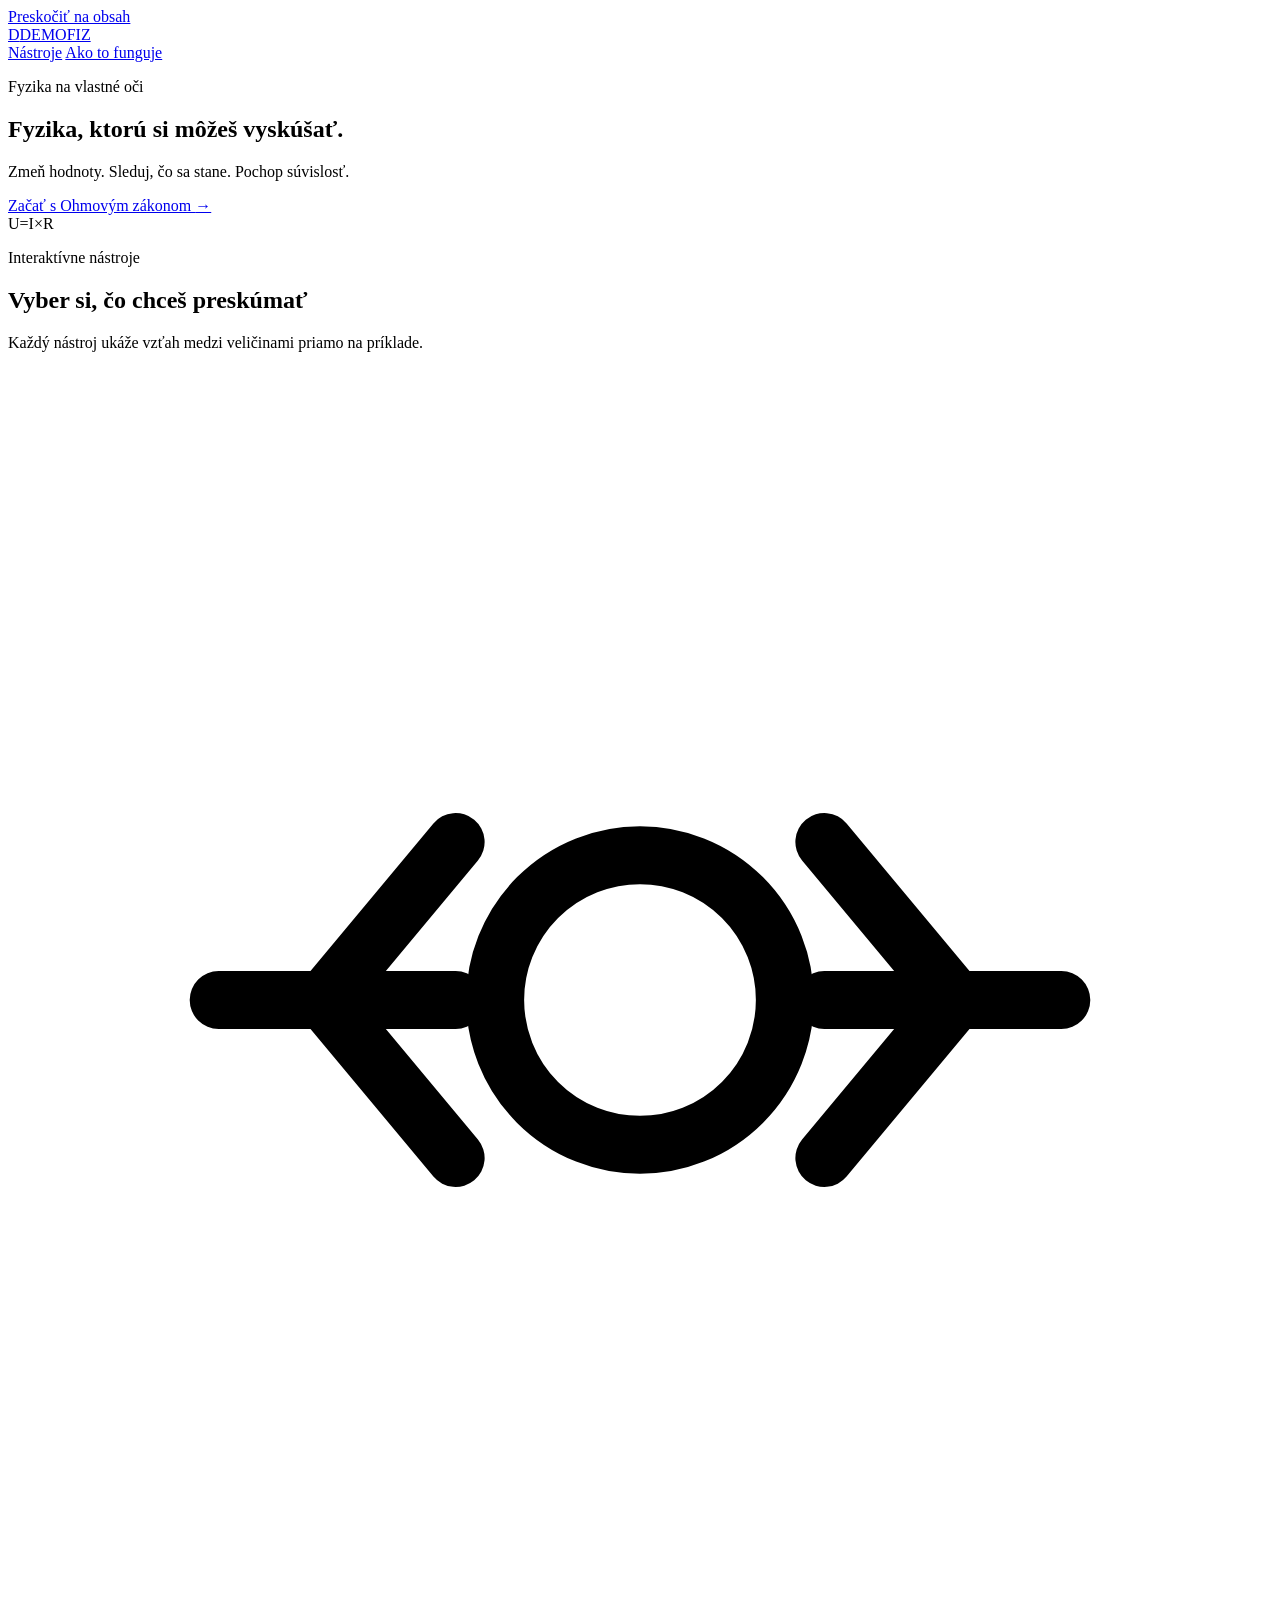
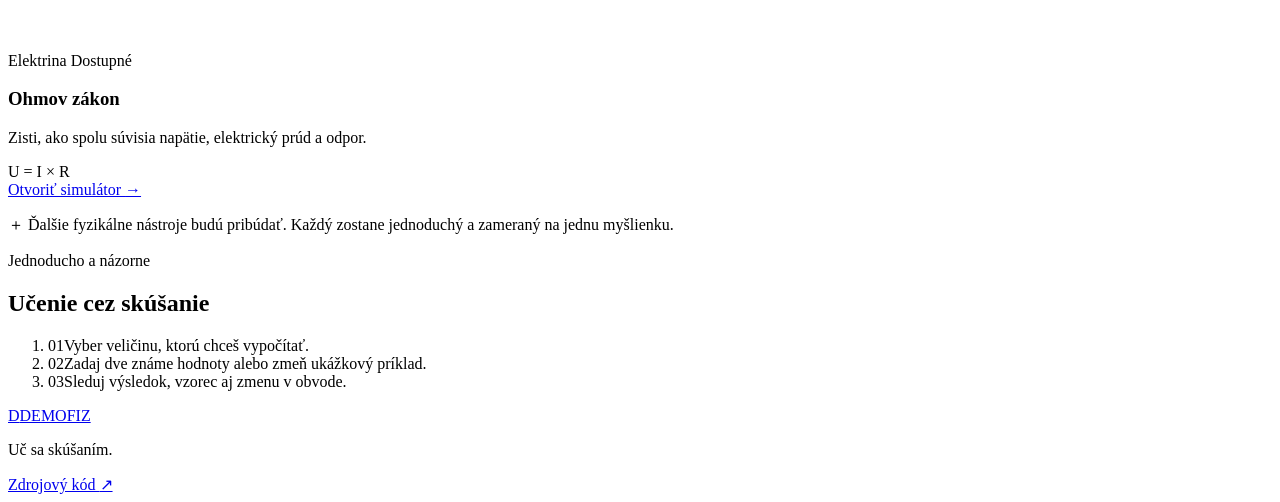
==== index.html @ 4aa278da "Build DEMOFIZ physics tool catalogue" ====
<!doctype html>
<html lang="sk">
<head>
  <meta charset="utf-8">
  <meta name="viewport" content="width=device-width, initial-scale=1">
  <meta name="theme-color" content="#f3efe6">
  <title>DEMOFIZ — fyzika, ktorú si môžeš vyskúšať</title>
  <meta name="description" content="Skúšaj fyzikálne zákony na jednoduchých interaktívnych nástrojoch. Začni Ohmovým zákonom: zmeň hodnoty a sleduj, ako sa mení obvod.">
  <link rel="canonical" href="https://maxskachkov.github.io/Ohmov-zakon/">
  <meta property="og:type" content="website">
  <meta property="og:title" content="DEMOFIZ — fyzika, ktorú si môžeš vyskúšať">
  <meta property="og:description" content="Jednoduché fyzikálne simulátory, ktoré vysvetľujú vzťahy názorne a bez zbytočnej teórie.">
  <meta property="og:url" content="https://maxskachkov.github.io/Ohmov-zakon/">
  <meta name="twitter:card" content="summary">
  <link rel="icon" type="image/svg+xml" href="./favicon.svg">
  <link rel="stylesheet" href="./styles.css">
</head>
<body>
  <a class="skip-link" href="#main">Preskočiť na obsah</a>
  <header class="site-header">
    <div class="header-inner">
      <a class="brand" href="./" aria-label="DEMOFIZ — domov">
        <span class="brand-mark" aria-hidden="true">D</span><span>DEMOFIZ</span>
      </a>
      <nav class="site-nav" aria-label="Hlavná navigácia">
        <a href="#nastroje">Nástroje</a>
        <a href="#ako-to-funguje">Ako to funguje</a>
      </nav>
    </div>
  </header>

  <main id="main" class="page-shell">
    <section class="hero" aria-labelledby="hero-title">
      <p class="eyebrow"><span class="eyebrow-dot" aria-hidden="true"></span> Fyzika na vlastné oči</p>
      <h1 id="hero-title">Fyzika, ktorú si môžeš <span>vyskúšať.</span></h1>
      <p class="hero-copy">Zmeň hodnoty. Sleduj, čo sa stane. Pochop súvislosť.</p>
      <a class="button button-primary" href="./ohmov-zakon.html">
        Začať s Ohmovým zákonom <span aria-hidden="true">→</span>
      </a>
      <div class="hero-formula" aria-label="Vzorec Ohmovho zákona: napätie sa rovná prúdu krát odpor">
        <span>U</span><span class="operator">=</span><span>I</span><span class="operator">×</span><span>R</span>
      </div>
    </section>

    <section id="nastroje" class="section-block" aria-labelledby="tools-title">
      <div class="section-heading">
        <div>
          <p class="eyebrow">Interaktívne nástroje</p>
          <h2 id="tools-title">Vyber si, čo chceš preskúmať</h2>
        </div>
        <p class="section-note">Každý nástroj ukáže vzťah medzi veličinami priamo na príklade.</p>
      </div>

      <article class="tool-card">
        <div class="tool-icon" aria-hidden="true">
          <svg viewBox="0 0 48 48" fill="none">
            <path d="M8 24h9m14 0h9M17 18l-5 6 5 6M31 18l5 6-5 6" stroke="currentColor" stroke-width="2.2" stroke-linecap="round" stroke-linejoin="round"/>
            <circle cx="24" cy="24" r="5.5" stroke="currentColor" stroke-width="2.2"/>
          </svg>
        </div>
        <div class="tool-copy">
          <p class="tool-category">Elektrina <span class="status-pill">Dostupné</span></p>
          <h3>Ohmov zákon</h3>
          <p>Zisti, ako spolu súvisia napätie, elektrický prúd a odpor.</p>
          <div class="tool-equation" aria-label="U sa rovná I krát R">U = I × R</div>
        </div>
        <a class="button button-secondary" href="./ohmov-zakon.html">Otvoriť simulátor <span aria-hidden="true">→</span></a>
      </article>
      <p class="coming-note"><span aria-hidden="true">＋</span> Ďalšie fyzikálne nástroje budú pribúdať. Každý zostane jednoduchý a zameraný na jednu myšlienku.</p>
    </section>

    <section id="ako-to-funguje" class="section-block learning-block" aria-labelledby="learning-title">
      <div class="section-heading">
        <div>
          <p class="eyebrow">Jednoducho a názorne</p>
          <h2 id="learning-title">Učenie cez skúšanie</h2>
        </div>
      </div>
      <ol class="steps">
        <li><span class="step-number">01</span><span>Vyber veličinu, ktorú chceš vypočítať.</span></li>
        <li><span class="step-number">02</span><span>Zadaj dve známe hodnoty alebo zmeň ukážkový príklad.</span></li>
        <li><span class="step-number">03</span><span>Sleduj výsledok, vzorec aj zmenu v obvode.</span></li>
      </ol>
    </section>
  </main>

  <footer class="site-footer">
    <div class="footer-inner">
      <a class="brand brand-small" href="./"><span class="brand-mark" aria-hidden="true">D</span><span>DEMOFIZ</span></a>
      <p>Uč sa skúšaním.</p>
      <a class="footer-link" href="https://github.com/MaxSkachkov/Ohmov-zakon">Zdrojový kód <span aria-hidden="true">↗</span></a>
    </div>
  </footer>
</body>
</html>
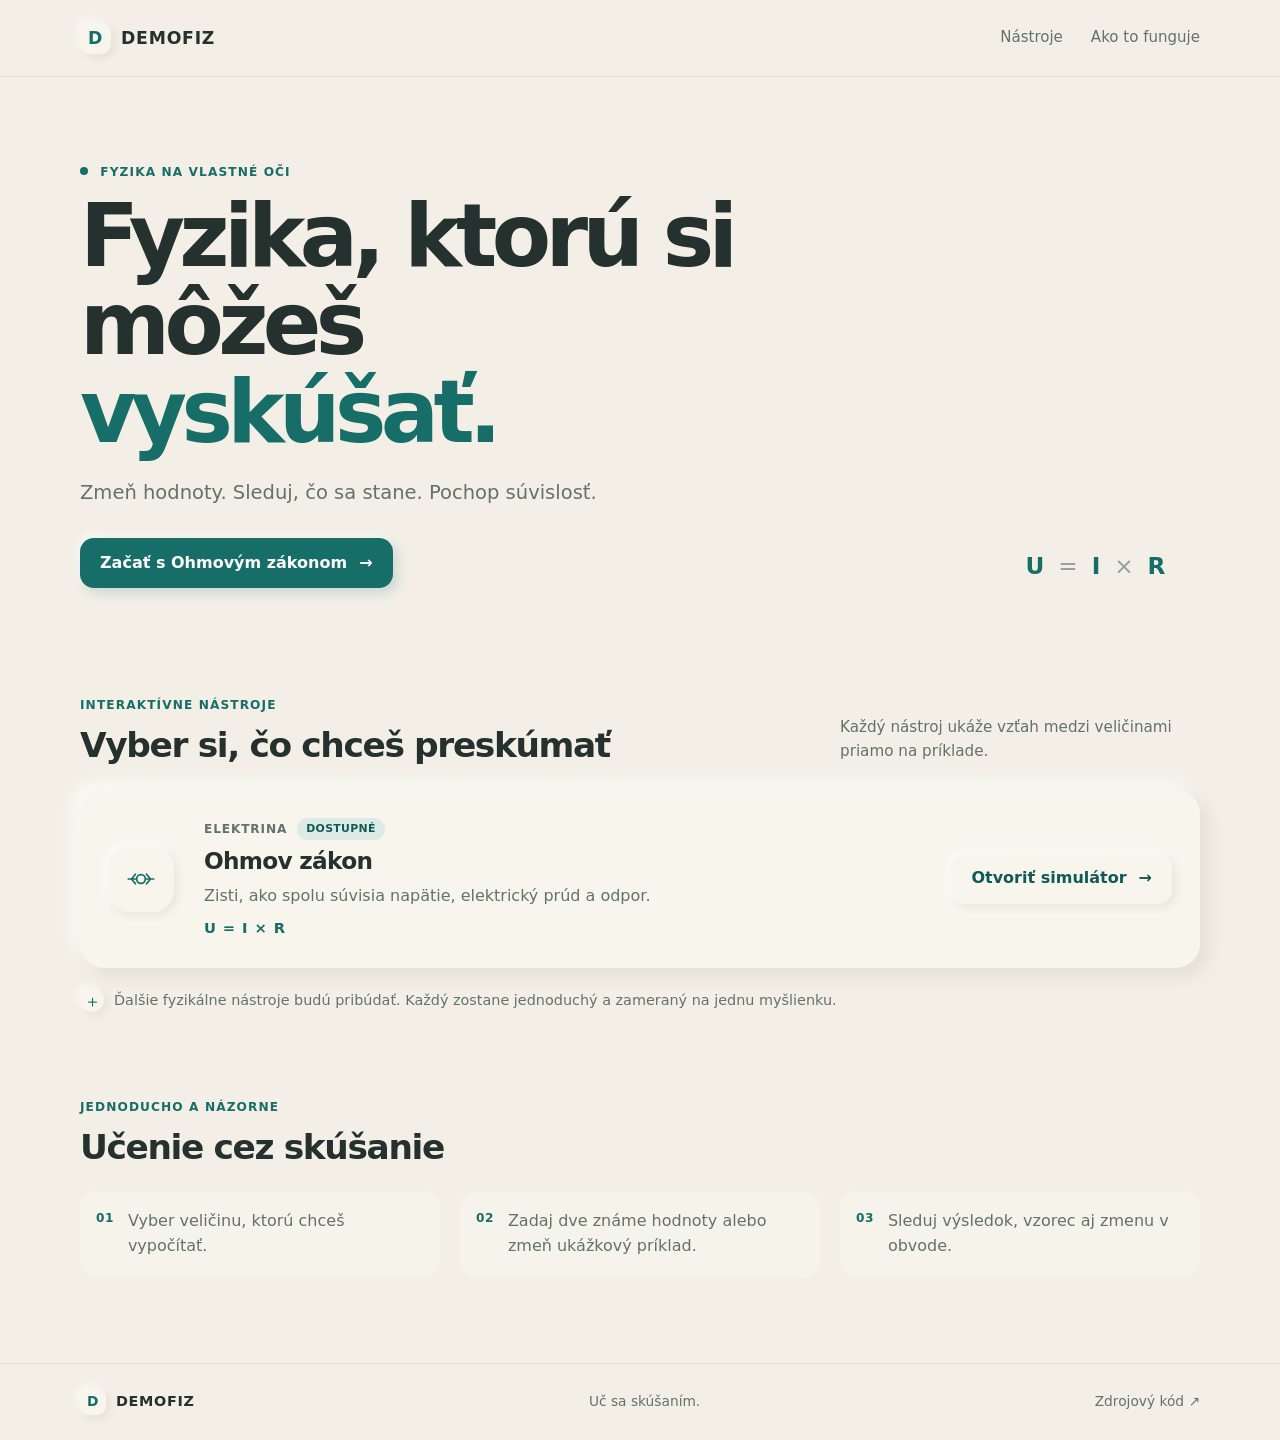
==== commit ade1811d: "Update links for DEMOFIZ repository rename" ====
--- a/index.html
+++ b/index.html
@@ -6,11 +6,11 @@
   <meta name="theme-color" content="#f3efe6">
   <title>DEMOFIZ — fyzika, ktorú si môžeš vyskúšať</title>
   <meta name="description" content="Skúšaj fyzikálne zákony na jednoduchých interaktívnych nástrojoch. Začni Ohmovým zákonom: zmeň hodnoty a sleduj, ako sa mení obvod.">
-  <link rel="canonical" href="https://maxskachkov.github.io/Ohmov-zakon/">
+  <link rel="canonical" href="https://maxskachkov.github.io/demofiz/">
   <meta property="og:type" content="website">
   <meta property="og:title" content="DEMOFIZ — fyzika, ktorú si môžeš vyskúšať">
   <meta property="og:description" content="Jednoduché fyzikálne simulátory, ktoré vysvetľujú vzťahy názorne a bez zbytočnej teórie.">
-  <meta property="og:url" content="https://maxskachkov.github.io/Ohmov-zakon/">
+  <meta property="og:url" content="https://maxskachkov.github.io/demofiz/">
   <meta name="twitter:card" content="summary">
   <link rel="icon" type="image/svg+xml" href="./favicon.svg">
   <link rel="stylesheet" href="./styles.css">
@@ -88,7 +88,7 @@
     <div class="footer-inner">
       <a class="brand brand-small" href="./"><span class="brand-mark" aria-hidden="true">D</span><span>DEMOFIZ</span></a>
       <p>Uč sa skúšaním.</p>
-      <a class="footer-link" href="https://github.com/MaxSkachkov/Ohmov-zakon">Zdrojový kód <span aria-hidden="true">↗</span></a>
+      <a class="footer-link" href="https://github.com/MaxSkachkov/demofiz">Zdrojový kód <span aria-hidden="true">↗</span></a>
     </div>
   </footer>
 </body>
--- a/styles.css
+++ b/styles.css
@@ -0,0 +1,180 @@
+:root {
+  color-scheme: light;
+  --page: #f3efe6;
+  --surface: #f8f5ed;
+  --surface-deep: #eee9de;
+  --ink: #25312e;
+  --muted: #64716d;
+  --line: #ddd7ca;
+  --accent: #176e68;
+  --accent-deep: #105a55;
+  --accent-soft: #dcebe6;
+  --danger: #9d463c;
+  --shadow-raised: 7px 7px 18px rgba(74, 64, 45, .10), -7px -7px 18px rgba(255,255,255,.78);
+  --shadow-small: 3px 3px 9px rgba(74, 64, 45, .09), -3px -3px 9px rgba(255,255,255,.74);
+  --shadow-inset: inset 3px 3px 7px rgba(74, 64, 45, .09), inset -3px -3px 7px rgba(255,255,255,.7);
+  --radius-card: 24px;
+  --radius-control: 14px;
+  --content: 1120px;
+  font-family: Inter, ui-sans-serif, system-ui, -apple-system, BlinkMacSystemFont, "Segoe UI", sans-serif;
+  font-synthesis: none;
+  text-rendering: optimizeLegibility;
+}
+* { box-sizing: border-box; }
+html { scroll-behavior: smooth; }
+body { margin: 0; background: var(--page); color: var(--ink); line-height: 1.55; }
+a { color: inherit; }
+button, input { font: inherit; }
+button { color: inherit; }
+:focus-visible { outline: 3px solid #237f77; outline-offset: 3px; }
+.skip-link { position: absolute; top: -60px; left: 16px; z-index: 20; padding: 10px 14px; border-radius: 8px; background: var(--ink); color: white; }
+.skip-link:focus { top: 12px; }
+.site-header { border-bottom: 1px solid rgba(91, 83, 64, .09); }
+.header-inner, .footer-inner { width: min(100% - 48px, var(--content)); margin: auto; display: flex; align-items: center; justify-content: space-between; min-height: 76px; }
+.brand { display: inline-flex; align-items: center; gap: 10px; text-decoration: none; font-weight: 780; letter-spacing: .045em; font-size: 1.08rem; }
+.brand-mark { width: 31px; height: 31px; display: grid; place-items: center; border-radius: 11px; color: var(--accent); background: var(--surface); box-shadow: var(--shadow-small); font-weight: 800; }
+.site-nav { display: flex; gap: 28px; align-items: center; color: var(--muted); font-size: .94rem; }
+.site-nav a, .footer-link { text-decoration: none; }
+.site-nav a:hover, .footer-link:hover { color: var(--accent); }
+.nav-current { color: var(--accent-deep); font-weight: 650; }
+.page-shell { width: min(100% - 48px, var(--content)); margin: 0 auto; }
+.hero { min-height: 420px; padding: 86px 0 76px; position: relative; }
+.eyebrow { margin: 0 0 10px; color: var(--accent); font-size: .76rem; font-weight: 750; letter-spacing: .09em; text-transform: uppercase; }
+.eyebrow-dot { display: inline-block; width: 8px; height: 8px; margin-right: 7px; vertical-align: 1px; border-radius: 50%; background: var(--accent); }
+.hero h1 { max-width: 720px; margin: 0; font-size: clamp(2.7rem, 7vw, 5.4rem); line-height: 1.02; letter-spacing: -.065em; font-weight: 760; }
+.hero h1 span { color: var(--accent); }
+.hero-copy { margin: 22px 0 30px; color: var(--muted); font-size: clamp(1rem, 2vw, 1.22rem); }
+.button { display: inline-flex; align-items: center; justify-content: center; gap: 12px; min-height: 50px; padding: 0 20px; border: 0; border-radius: var(--radius-control); text-decoration: none; font-weight: 680; transition: background-color .18s ease, transform .18s ease, box-shadow .18s ease; cursor: pointer; }
+.button:hover { transform: translateY(-1px); }
+.button-primary { color: #fff; background: var(--accent); box-shadow: 4px 5px 12px rgba(23,110,104,.19), -3px -3px 8px rgba(255,255,255,.72); }
+.button-primary:hover { background: var(--accent-deep); }
+.button-secondary { color: var(--accent-deep); background: var(--surface); box-shadow: var(--shadow-small); }
+.button-secondary:hover { background: var(--accent-soft); }
+.hero-formula { position: absolute; right: 3%; bottom: 80px; display: flex; align-items: center; gap: 13px; color: var(--accent); font-size: 1.45rem; font-weight: 700; letter-spacing: .04em; }
+.operator { color: #91a19b; font-weight: 450; }
+.section-block { padding: 32px 0 64px; }
+.section-heading { display: flex; justify-content: space-between; gap: 28px; align-items: end; margin-bottom: 23px; }
+.section-heading h2, .graph-heading h2 { margin: 0; font-size: clamp(1.55rem, 3.2vw, 2.15rem); letter-spacing: -.04em; line-height: 1.2; }
+.section-note { max-width: 360px; margin: 0 0 3px; color: var(--muted); font-size: .95rem; }
+.tool-card { display: grid; grid-template-columns: 72px 1fr auto; align-items: center; gap: 24px; padding: 28px; border-radius: var(--radius-card); background: var(--surface); box-shadow: var(--shadow-raised); }
+.tool-icon { display: grid; place-items: center; width: 66px; height: 66px; border-radius: 21px; color: var(--accent); background: var(--surface); box-shadow: var(--shadow-small); }
+.tool-icon svg { width: 38px; }
+.tool-category { display: flex; align-items: center; gap: 10px; margin: 0 0 3px; color: var(--muted); font-size: .76rem; font-weight: 690; letter-spacing: .07em; text-transform: uppercase; }
+.status-pill { padding: 3px 9px; border-radius: 999px; color: var(--accent-deep); background: var(--accent-soft); font-size: .68rem; letter-spacing: .03em; }
+.tool-copy h3 { margin: 0; font-size: 1.45rem; letter-spacing: -.03em; }
+.tool-copy > p:not(.tool-category) { margin: 5px 0 8px; color: var(--muted); }
+.tool-equation { color: var(--accent); font-size: .92rem; font-weight: 700; letter-spacing: .06em; }
+.coming-note { display: flex; gap: 10px; align-items: center; margin: 20px 0 0; color: var(--muted); font-size: .9rem; }
+.coming-note > span { display: grid; place-items: center; flex: 0 0 24px; width: 24px; height: 24px; border-radius: 50%; color: var(--accent); background: var(--surface); box-shadow: var(--shadow-small); font-size: 1.05rem; }
+.learning-block { padding-top: 22px; }
+.steps { display: grid; grid-template-columns: repeat(3, 1fr); gap: 20px; padding: 0; margin: 22px 0 0; list-style: none; }
+.steps li { display: flex; gap: 14px; align-items: flex-start; padding: 18px 16px; border-radius: 16px; background: rgba(248,245,237,.62); color: var(--muted); }
+.step-number { color: var(--accent); font-size: .76rem; font-weight: 760; letter-spacing: .04em; }
+.site-footer { margin-top: 22px; border-top: 1px solid rgba(91,83,64,.1); }
+.footer-inner { min-height: 76px; gap: 20px; color: var(--muted); font-size: .86rem; }
+.brand-small { color: var(--ink); font-size: .9rem; }
+.brand-small .brand-mark { width: 26px; height: 26px; border-radius: 9px; font-size: .86rem; }
+.footer-inner p { margin: 0; }
+.footer-link { color: var(--muted); }
+
+.calculator-page { padding-top: 24px; }
+.breadcrumbs { display: flex; gap: 10px; align-items: center; color: var(--muted); font-size: .86rem; }
+.breadcrumbs a { text-decoration: none; }
+.breadcrumbs a:hover { color: var(--accent); }
+.calculator-intro { display: grid; grid-template-columns: 1fr auto; align-items: end; gap: 8px 32px; padding: 34px 0 28px; }
+.calculator-intro .eyebrow, .calculator-intro h1, .calculator-intro > p:not(.eyebrow) { grid-column: 1; }
+.calculator-intro h1 { margin: 0; font-size: clamp(2.3rem, 5vw, 3.5rem); line-height: 1.05; letter-spacing: -.06em; }
+.calculator-intro > p:not(.eyebrow) { max-width: 640px; margin: 9px 0 0; color: var(--muted); }
+.formula-banner { display: flex; align-items: center; gap: 12px; padding: 14px 18px; border-radius: 16px; background: var(--surface); box-shadow: var(--shadow-small); color: var(--accent); font-size: 1.22rem; font-weight: 750; }
+.simulator { display: grid; grid-template-columns: minmax(300px, .85fr) minmax(0, 1.15fr); gap: 22px; align-items: stretch; }
+.control-panel, .visual-panel { padding: 28px; border-radius: var(--radius-card); background: var(--surface); box-shadow: var(--shadow-raised); }
+.panel-title h2, .panel-heading h2 { margin: 0; font-size: 1.32rem; letter-spacing: -.035em; }
+.mode-switch { display: grid; grid-template-columns: repeat(3, 1fr); gap: 8px; padding: 7px; margin: 23px 0 24px; border-radius: 16px; background: var(--page); box-shadow: var(--shadow-inset); }
+.mode-button { min-height: 42px; padding: 6px 5px; border: 0; border-radius: 11px; background: transparent; color: var(--muted); font-size: .83rem; cursor: pointer; }
+.mode-button span { font-weight: 750; }
+.mode-button:hover { color: var(--accent-deep); }
+.mode-button.is-active { background: var(--surface); color: var(--accent-deep); box-shadow: var(--shadow-small); font-weight: 730; }
+.field { margin: 0 0 18px; }
+.field label { display: block; margin-bottom: 7px; font-size: .93rem; font-weight: 650; }
+.input-wrap { display: flex; align-items: center; min-height: 52px; overflow: hidden; border-radius: 13px; background: var(--surface); box-shadow: var(--shadow-inset); }
+.input-wrap input { width: 100%; min-width: 0; min-height: 52px; padding: 0 15px; border: 0; outline: 0; background: transparent; color: var(--ink); font-size: 1.05rem; font-variant-numeric: tabular-nums; }
+.input-wrap:focus-within { box-shadow: var(--shadow-inset), 0 0 0 2px var(--accent); }
+.input-unit { display: grid; place-items: center; align-self: stretch; min-width: 48px; padding: 0 10px; color: var(--accent-deep); background: rgba(220,235,230,.65); font-weight: 680; }
+.field-hint { margin: 5px 2px 0; color: var(--muted); font-size: .77rem; }
+.calculate-button { width: 100%; margin-top: 3px; }
+.example-note { display: flex; gap: 9px; align-items: center; margin: 18px 0 0; color: var(--muted); font-size: .82rem; }
+.example-note span { display: grid; place-items: center; flex: 0 0 19px; height: 19px; border-radius: 50%; color: var(--accent); background: var(--accent-soft); font-size: .72rem; font-weight: 750; }
+.panel-heading { display: flex; justify-content: space-between; align-items: center; gap: 16px; margin-bottom: 17px; }
+.visual-tag { padding: 5px 10px; border-radius: 999px; color: var(--muted); background: var(--page); font-size: .7rem; white-space: nowrap; }
+.circuit-card { padding: 14px 14px 10px; border-radius: 18px; background: var(--page); box-shadow: var(--shadow-inset); }
+.circuit-svg { display: block; width: 100%; height: auto; max-height: 210px; }
+.circuit-wire { fill: none; stroke: var(--accent); stroke-width: 4; stroke-linecap: round; stroke-linejoin: round; }
+.resistor { fill: var(--surface); stroke: var(--accent); stroke-width: 3; }
+.source-circle { fill: var(--surface); stroke: var(--accent); stroke-width: 3; }
+.source-mark, .current-arrow { fill: none; stroke: var(--accent); stroke-width: 2.4; stroke-linecap: round; stroke-linejoin: round; }
+.diagram-label { fill: var(--ink); font: 600 11px ui-sans-serif, system-ui, sans-serif; text-anchor: middle; }
+.current-dot { fill: #c78b4b; stroke: var(--surface); stroke-width: 2; }
+.circuit-legend { display: flex; flex-wrap: wrap; justify-content: center; gap: 15px; color: var(--muted); font-size: .72rem; }
+.circuit-legend span { display: inline-flex; align-items: center; gap: 6px; }
+.legend-dot { width: 7px; height: 7px; border-radius: 50%; background: var(--accent); }
+.legend-current { background: #c78b4b; }
+.legend-resistance { background: #6e8278; }
+.result-card { margin-top: 15px; padding: 17px 20px 18px; border-radius: 18px; background: var(--surface); box-shadow: var(--shadow-small); }
+.result-top { display: flex; justify-content: space-between; gap: 12px; color: var(--muted); font-size: .81rem; font-weight: 630; }
+.result-top span:first-child { color: var(--ink); }
+.result-value { margin: 1px 0 0; color: var(--accent); font-size: clamp(2rem, 4vw, 2.8rem); font-weight: 780; line-height: 1.18; letter-spacing: -.05em; font-variant-numeric: tabular-nums; }
+.result-working { display: flex; flex-wrap: wrap; gap: 7px 12px; margin: 7px 0 0; color: var(--muted); font-size: .84rem; }
+.result-working span { color: var(--ink); }
+.error-message { margin: 10px 0 0; color: var(--danger); font-size: .88rem; }
+.graph-section { padding: 48px 0 18px; }
+.graph-heading { display: flex; justify-content: space-between; align-items: end; gap: 24px; margin-bottom: 18px; }
+.graph-description { max-width: 390px; margin: 0; color: var(--muted); font-size: .88rem; }
+.graph-card { padding: 20px 22px 16px; border-radius: 20px; background: var(--surface); box-shadow: var(--shadow-raised); }
+.graph-meta, .graph-x-label { display: flex; justify-content: space-between; gap: 12px; color: var(--muted); font-size: .77rem; }
+.graph-meta span:first-child { color: var(--ink); font-weight: 670; }
+.relationship-graph { display: block; width: min(100%, 720px); height: auto; margin: 5px auto 0; overflow: visible; }
+.graph-grid { stroke: #dcd7cb; stroke-width: 1; }
+.graph-axis { stroke: #77847e; stroke-width: 1.3; }
+.graph-line { fill: none; stroke: var(--accent); stroke-width: 3; stroke-linecap: round; stroke-linejoin: round; }
+.graph-point { fill: #c78b4b; stroke: var(--surface); stroke-width: 2.5; }
+.graph-tick { fill: var(--muted); font: 11px ui-sans-serif, system-ui, sans-serif; }
+.graph-current-point { color: var(--accent-deep); font-weight: 660; }
+.simple-note { margin: 14px 0 36px; color: var(--muted); font-size: .82rem; text-align: center; }
+[hidden] { display: none !important; }
+@media (max-width: 760px) {
+  .header-inner, .footer-inner, .page-shell { width: min(100% - 32px, var(--content)); }
+  .header-inner { min-height: 66px; }
+  .site-nav { gap: 15px; font-size: .82rem; }
+  .hero { min-height: auto; padding: 66px 0 56px; }
+  .hero h1 { max-width: 580px; }
+  .hero-formula { position: static; margin-top: 30px; }
+  .section-block { padding-bottom: 46px; }
+  .section-heading, .graph-heading { align-items: flex-start; flex-direction: column; gap: 10px; }
+  .tool-card { grid-template-columns: 58px 1fr; gap: 14px; padding: 20px; }
+  .tool-icon { width: 54px; height: 54px; border-radius: 17px; }
+  .tool-card > .button { grid-column: 1 / -1; width: 100%; }
+  .steps { grid-template-columns: 1fr; gap: 9px; }
+  .calculator-intro { grid-template-columns: 1fr; }
+  .calculator-intro .eyebrow, .calculator-intro h1, .calculator-intro > p:not(.eyebrow) { grid-column: 1; }
+  .formula-banner { justify-self: start; margin-top: 16px; }
+  .simulator { grid-template-columns: 1fr; }
+  .control-panel, .visual-panel { padding: 21px; }
+  .graph-description { max-width: none; }
+}
+@media (max-width: 430px) {
+  .site-nav a:first-child { display: none; }
+  .brand { font-size: .98rem; }
+  .hero { padding-top: 50px; }
+  .hero h1 { font-size: 2.75rem; }
+  .tool-copy h3 { font-size: 1.24rem; }
+  .panel-heading { align-items: flex-start; flex-direction: column; }
+  .visual-tag { white-space: normal; }
+  .mode-button { font-size: .78rem; }
+  .graph-card { padding: 16px 13px 14px; }
+  .graph-meta, .graph-x-label { font-size: .7rem; }
+  .footer-inner { flex-wrap: wrap; padding: 17px 0; }
+  .footer-inner p { margin-left: auto; }
+}
+@media (prefers-reduced-motion: reduce) {
+  *, *::before, *::after { scroll-behavior: auto !important; transition-duration: .01ms !important; animation-duration: .01ms !important; animation-iteration-count: 1 !important; }
+}
